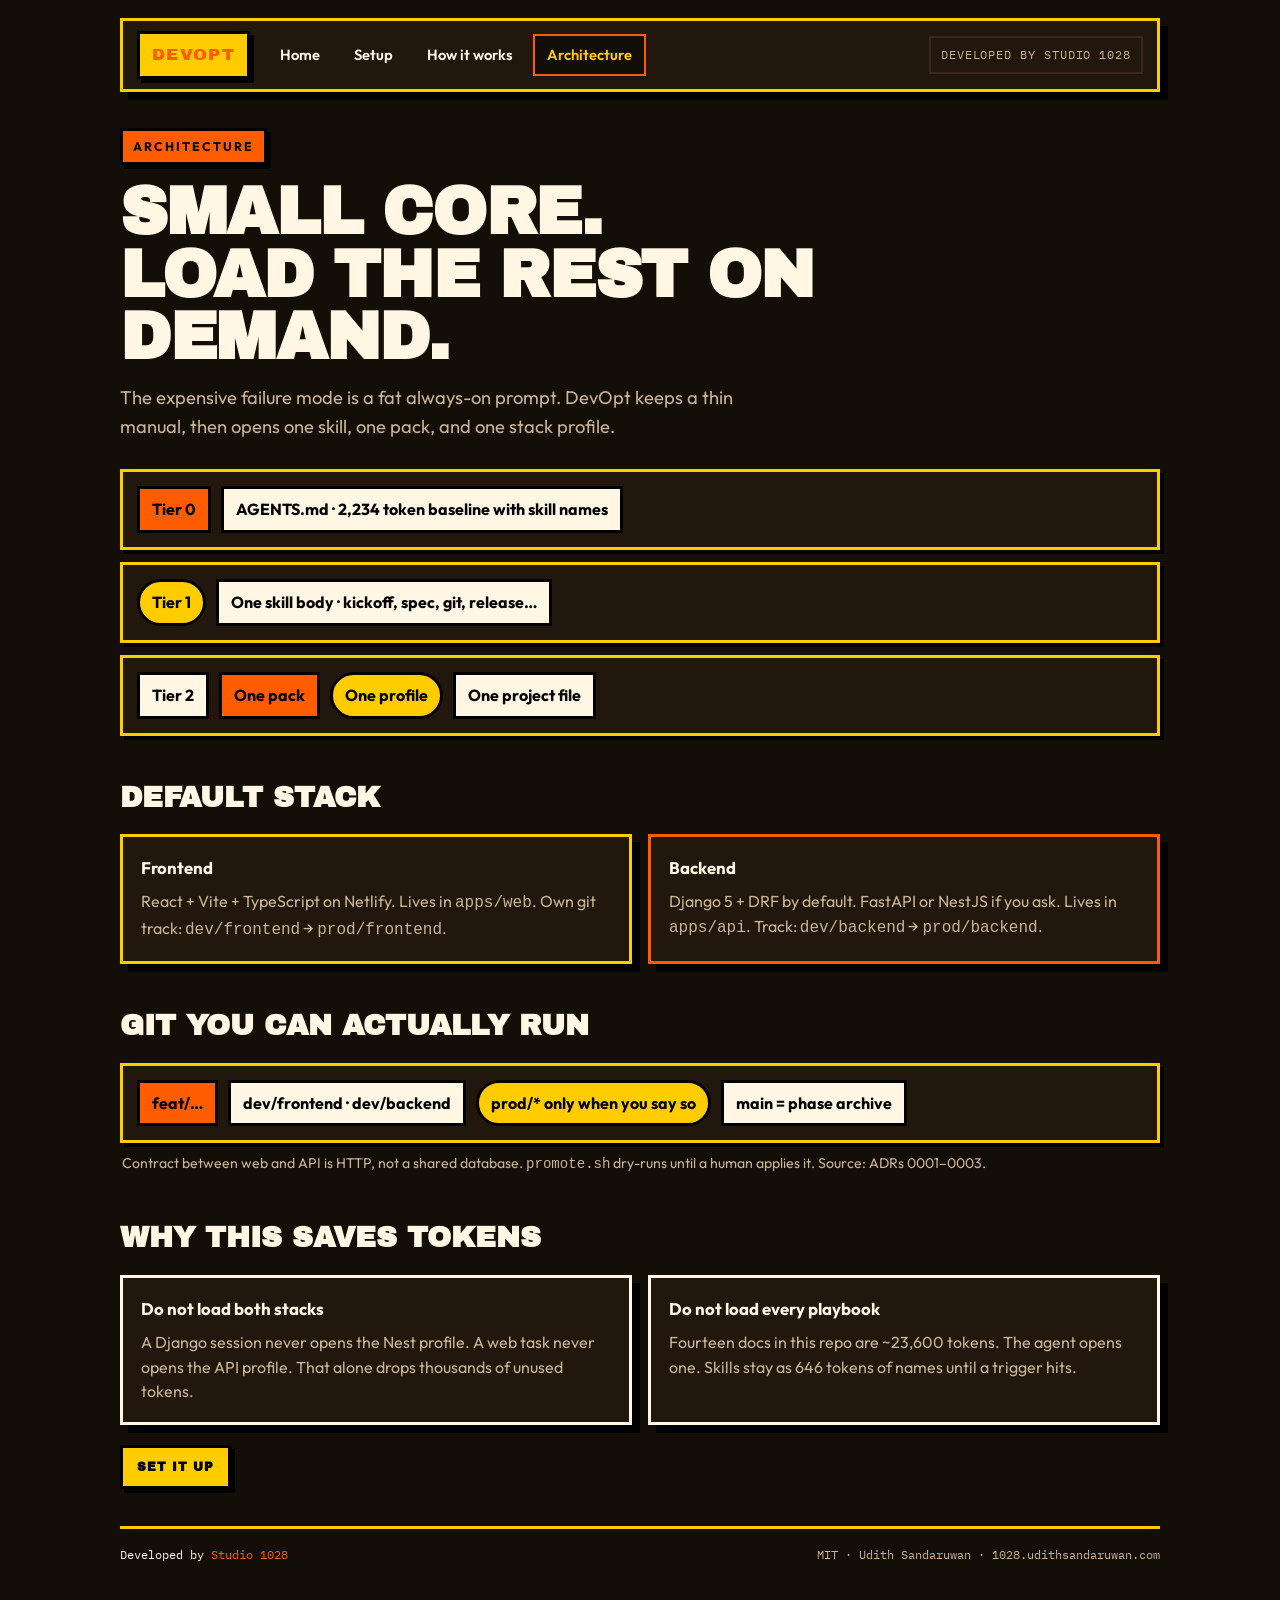
==== site/architecture.html @ e37876e9 "feat(site): orange 2D portal with token savings and four pages Home explains what DevOpt is, why it " ====
<!DOCTYPE html>
<html lang="en">
<head>
  <meta charset="utf-8">
  <meta name="viewport" content="width=device-width, initial-scale=1">
  <title>Architecture — DevOpt</title>
  <meta name="description" content="DevOpt architecture: thin AGENTS.md, triggered skills, one pack and one profile, promotion-track git, React and Django defaults.">
  <link rel="preconnect" href="https://fonts.googleapis.com">
  <link rel="preconnect" href="https://fonts.gstatic.com" crossorigin>
  <link href="https://fonts.googleapis.com/css2?family=Archivo+Black&family=IBM+Plex+Mono:wght@500&family=Outfit:wght@400;600;700&display=swap" rel="stylesheet">
  <link rel="stylesheet" href="./assets/site.css">
</head>
<body>
  <div class="wrap">
    <header class="bar">
      <a class="mark" href="./">DEVOPT</a>
      <nav>
        <a href="./">Home</a>
        <a href="./setup.html">Setup</a>
        <a href="./how.html">How it works</a>
        <a href="./architecture.html">Architecture</a>
      </nav>
      <a class="studio" href="https://1028.udithsandaruwan.com">Developed by Studio 1028</a>
    </header>

    <p class="kicker">Architecture</p>
    <h1>Small core.<br>Load the rest on demand.</h1>
    <p class="lead">The expensive failure mode is a fat always-on prompt. DevOpt keeps a thin manual, then opens one skill, one pack, and one stack profile.</p>

    <div class="arch">
      <div class="layer">
        <span class="chip sq">Tier 0</span>
        <span class="chip">AGENTS.md · 2,234 token baseline with skill names</span>
      </div>
      <div class="layer">
        <span class="chip round">Tier 1</span>
        <span class="chip">One skill body · kickoff, spec, git, release…</span>
      </div>
      <div class="layer">
        <span class="chip">Tier 2</span>
        <span class="chip sq">One pack</span>
        <span class="chip round">One profile</span>
        <span class="chip">One project file</span>
      </div>
    </div>

    <h2 style="margin-top:40px">Default stack</h2>
    <div class="grid">
      <article class="card what">
        <h3>Frontend</h3>
        <p>React + Vite + TypeScript on Netlify. Lives in <code>apps/web</code>. Own git track: <code>dev/frontend</code> → <code>prod/frontend</code>.</p>
      </article>
      <article class="card why">
        <h3>Backend</h3>
        <p>Django 5 + DRF by default. FastAPI or NestJS if you ask. Lives in <code>apps/api</code>. Track: <code>dev/backend</code> → <code>prod/backend</code>.</p>
      </article>
    </div>

    <h2 style="margin-top:40px">Git you can actually run</h2>
    <div class="layer" style="margin-top:8px">
      <span class="chip sq">feat/…</span>
      <span class="chip">dev/frontend · dev/backend</span>
      <span class="chip round">prod/* only when you say so</span>
      <span class="chip">main = phase archive</span>
    </div>
    <p class="hint">Contract between web and API is HTTP, not a shared database. <code>promote.sh</code> dry-runs until a human applies it. Source: ADRs 0001–0003.</p>

    <h2 style="margin-top:40px">Why this saves tokens</h2>
    <div class="grid">
      <article class="card">
        <h3>Do not load both stacks</h3>
        <p>A Django session never opens the Nest profile. A web task never opens the API profile. That alone drops thousands of unused tokens.</p>
      </article>
      <article class="card">
        <h3>Do not load every playbook</h3>
        <p>Fourteen docs in this repo are ~23,600 tokens. The agent opens one. Skills stay as 646 tokens of names until a trigger hits.</p>
      </article>
    </div>

    <p style="margin-top:28px"><a class="btn" href="./setup.html">Set it up</a></p>

    <footer>
      <a class="sig" href="https://1028.udithsandaruwan.com">Developed by <span>Studio 1028</span></a>
      <span>MIT · Udith Sandaruwan · 1028.udithsandaruwan.com</span>
    </footer>
  </div>
  <script src="./assets/site.js"></script>
</body>
</html>
---- site/assets/site.css ----
:root {
  --ink: #140e08;
  --ink-2: #22170d;
  --paper: #fff6e4;
  --muted: #c9b496;
  --orange: #ff5c00;
  --yellow: #ffcc00;
  --line: #3a2718;
  --shadow: 8px 8px 0 #000;
  --shadow-sm: 4px 4px 0 #000;
}
* { box-sizing: border-box; }
html, body { margin: 0; min-height: 100%; }
html { scroll-behavior: smooth; }
body {
  color: var(--paper);
  background: var(--ink);
  font: 16px/1.55 Outfit, ui-sans-serif, system-ui, sans-serif;
  overflow-x: hidden;
}
a { color: var(--yellow); }
a:hover { color: var(--orange); }
.wrap { position: relative; z-index: 2; max-width: 1080px; margin: 0 auto; padding: 18px 20px 80px; }

.bar {
  display: flex; align-items: center; gap: 16px; flex-wrap: wrap;
  background: var(--ink-2); border: 3px solid var(--yellow); box-shadow: var(--shadow);
  padding: 10px 14px; margin-bottom: 36px;
}
.mark {
  font-family: "Archivo Black", sans-serif; font-size: 1.05rem; letter-spacing: .08em;
  text-decoration: none; color: var(--orange); background: var(--yellow);
  padding: 8px 12px; border: 3px solid #000; box-shadow: var(--shadow-sm);
}
.mark:hover { color: var(--ink); }
nav { display: flex; flex-wrap: wrap; gap: 6px; flex: 1; }
nav a {
  text-decoration: none; color: var(--paper); font-weight: 600; font-size: .92rem;
  padding: 8px 12px; border: 2px solid transparent;
}
nav a[aria-current="page"], nav a:hover {
  border-color: var(--orange); background: var(--ink); color: var(--yellow);
}
.studio {
  font-family: "IBM Plex Mono", monospace; font-size: .72rem; letter-spacing: .08em;
  text-transform: uppercase; text-decoration: none; color: var(--muted);
  border: 2px solid var(--line); padding: 8px 10px;
}
.studio:hover { color: var(--yellow); border-color: var(--yellow); }

.hero { position: relative; padding: 12px 0 8px; }
.kicker {
  display: inline-block; background: var(--orange); color: #000; font-weight: 700;
  font-size: .78rem; letter-spacing: .16em; text-transform: uppercase;
  padding: 6px 10px; border: 3px solid #000; box-shadow: var(--shadow-sm); margin: 0 0 16px;
}
h1 {
  font-family: "Archivo Black", sans-serif; font-size: clamp(2.1rem, 6vw, 4.1rem);
  line-height: .95; letter-spacing: -.02em; margin: 0 0 16px; text-transform: uppercase;
}
h1 span { color: var(--yellow); }
h2 {
  font-family: "Archivo Black", sans-serif; font-size: clamp(1.3rem, 3vw, 1.8rem);
  text-transform: uppercase; margin: 0 0 14px;
}
.lead { font-size: 1.15rem; color: var(--muted); max-width: 40rem; margin: 0 0 28px; }

.grid { display: grid; grid-template-columns: repeat(auto-fit, minmax(240px, 1fr)); gap: 16px; }
.card, .panel {
  background: var(--ink-2); border: 3px solid var(--paper); box-shadow: var(--shadow);
  padding: 18px; animation: pop-in .5s ease both;
}
.card h3, .panel h3 { margin: 0 0 8px; font-size: 1.05rem; }
.card p { margin: 0; color: var(--muted); }
.why { border-color: var(--orange); }
.what { border-color: var(--yellow); }

.save-banner {
  display: flex; align-items: center; gap: 20px; flex-wrap: wrap;
  background: var(--yellow); color: #000; border: 4px solid #000; box-shadow: var(--shadow);
  padding: 16px 18px; margin: 28px 0 18px; animation: pop-in .5s ease both;
}
.save-banner p { margin: 0; max-width: 36rem; font-weight: 600; }
.compare {
  display: grid; grid-template-columns: 1fr 1fr; gap: 16px; align-items: stretch;
  margin: 0 0 28px;
}
.compare .card { min-height: 220px; }
.bad { border-color: #7a4a32; }
.good { border-color: var(--yellow); background: #2a1c08; }
.pct {
  width: 120px; height: 120px; border-radius: 50%; flex: 0 0 120px;
  background: var(--paper); color: #000; border: 4px solid #000; box-shadow: var(--shadow-sm);
  display: grid; place-items: center; text-align: center;
  font-family: "Archivo Black", sans-serif; line-height: 1;
}
.pct b { font-size: 2.1rem; display: block; }
.pct small { font-family: Outfit, sans-serif; font-size: .68rem; font-weight: 700; letter-spacing: .04em; }
.stat { font-family: "Archivo Black", sans-serif; font-size: 2rem; color: var(--orange); margin: 8px 0 4px; }
.good .stat { color: var(--yellow); }
.bar-track { height: 18px; background: #3a2718; border: 2px solid #000; margin-top: 14px; }
.bar-fill { height: 100%; background: var(--orange); width: 0; transition: width 1.1s ease; }
.bar-fill.thin { background: var(--yellow); }
.note { color: var(--muted); font-size: .86rem; margin: 0 0 28px; }

.panel { margin: 18px 0; }
.row { display: flex; gap: 10px; align-items: stretch; }
pre, code.cmd {
  flex: 1; margin: 0; padding: 14px 16px; overflow: auto;
  font: 13px/1.55 "IBM Plex Mono", ui-monospace, monospace;
  white-space: pre-wrap; word-break: break-word; color: var(--paper);
  background: #0c0906; border: 2px solid var(--line);
}
button.copy, .btn {
  flex: 0 0 auto; align-self: flex-start; cursor: pointer; text-decoration: none;
  background: var(--yellow); color: #000; border: 3px solid #000; box-shadow: var(--shadow-sm);
  font: 700 12px/1 "Archivo Black", sans-serif; letter-spacing: .08em; text-transform: uppercase;
  padding: 12px 14px;
}
button.copy:hover, .btn:hover { background: var(--orange); }
button.copy:active, .btn:active { transform: translate(3px, 3px); box-shadow: none; }
button.copy.copied { background: var(--paper); }

.steps { counter-reset: step; display: grid; gap: 14px; }
.step {
  display: grid; grid-template-columns: 56px 1fr; gap: 14px; align-items: start;
  background: var(--ink-2); border: 3px solid var(--paper); box-shadow: var(--shadow); padding: 16px;
}
.step i {
  width: 56px; height: 56px; display: grid; place-items: center;
  font-family: "Archivo Black", sans-serif; font-style: normal; font-size: 1.2rem;
  background: var(--orange); color: #000; border: 3px solid #000;
}
.step:nth-child(even) i { background: var(--yellow); border-radius: 50%; }
.step h3 { margin: 0 0 6px; }
.step p { margin: 0; color: var(--muted); }

.phase {
  display: grid; grid-template-columns: repeat(auto-fill, minmax(140px, 1fr)); gap: 12px;
}
.tile {
  min-height: 120px; padding: 14px; border: 3px solid #000; box-shadow: var(--shadow-sm);
  background: var(--yellow); color: #000;
}
.tile:nth-child(even) { background: var(--orange); }
.tile:nth-child(3n) { background: var(--paper); }
.tile b { display: block; font-family: "Archivo Black", sans-serif; font-size: .85rem; margin-bottom: 6px; }
.tile span { font-size: .86rem; }

.arch { display: grid; gap: 12px; }
.layer {
  display: flex; flex-wrap: wrap; gap: 10px; align-items: center;
  padding: 14px; border: 3px solid var(--yellow); background: var(--ink-2); box-shadow: var(--shadow-sm);
}
.chip {
  padding: 8px 12px; border: 3px solid #000; background: var(--paper); color: #000; font-weight: 700;
}
.chip.round { border-radius: 999px; background: var(--yellow); }
.chip.sq { background: var(--orange); }
.hint { color: var(--muted); font-size: .88rem; margin: 10px 2px 0; }

.shapes { position: absolute; inset: -20px -40px auto auto; width: 220px; height: 180px; pointer-events: none; }
.shape { position: absolute; border: 4px solid #000; box-shadow: var(--shadow-sm); animation: float 5s ease-in-out infinite; }
.shape.sq { width: 54px; height: 54px; background: var(--orange); top: 8px; right: 18px; }
.shape.ci { width: 70px; height: 70px; border-radius: 50%; background: var(--yellow); top: 70px; right: 90px; animation-delay: .6s; }
.shape.rect { width: 110px; height: 36px; background: var(--paper); top: 20px; right: 100px; animation-delay: 1.1s; }

footer {
  margin-top: 48px; padding-top: 16px; border-top: 3px solid var(--yellow);
  display: flex; justify-content: space-between; gap: 12px; flex-wrap: wrap;
  font-family: "IBM Plex Mono", monospace; font-size: .78rem; color: var(--muted);
}
.sig { color: var(--paper); text-decoration: none; }
.sig span { color: var(--orange); }

@keyframes float {
  0%, 100% { transform: translateY(0); }
  50% { transform: translateY(-12px); }
}
@keyframes pop-in {
  from { transform: translateY(16px); }
  to { transform: none; }
}
@media (max-width: 800px) {
  .compare { grid-template-columns: 1fr; }
  .row { flex-direction: column; }
  button.copy, .btn { width: 100%; text-align: center; }
  .shapes { display: none; }
}
@media (prefers-reduced-motion: reduce) {
  *, *::before, *::after { animation: none !important; transition: none !important; }
  html { scroll-behavior: auto; }
}
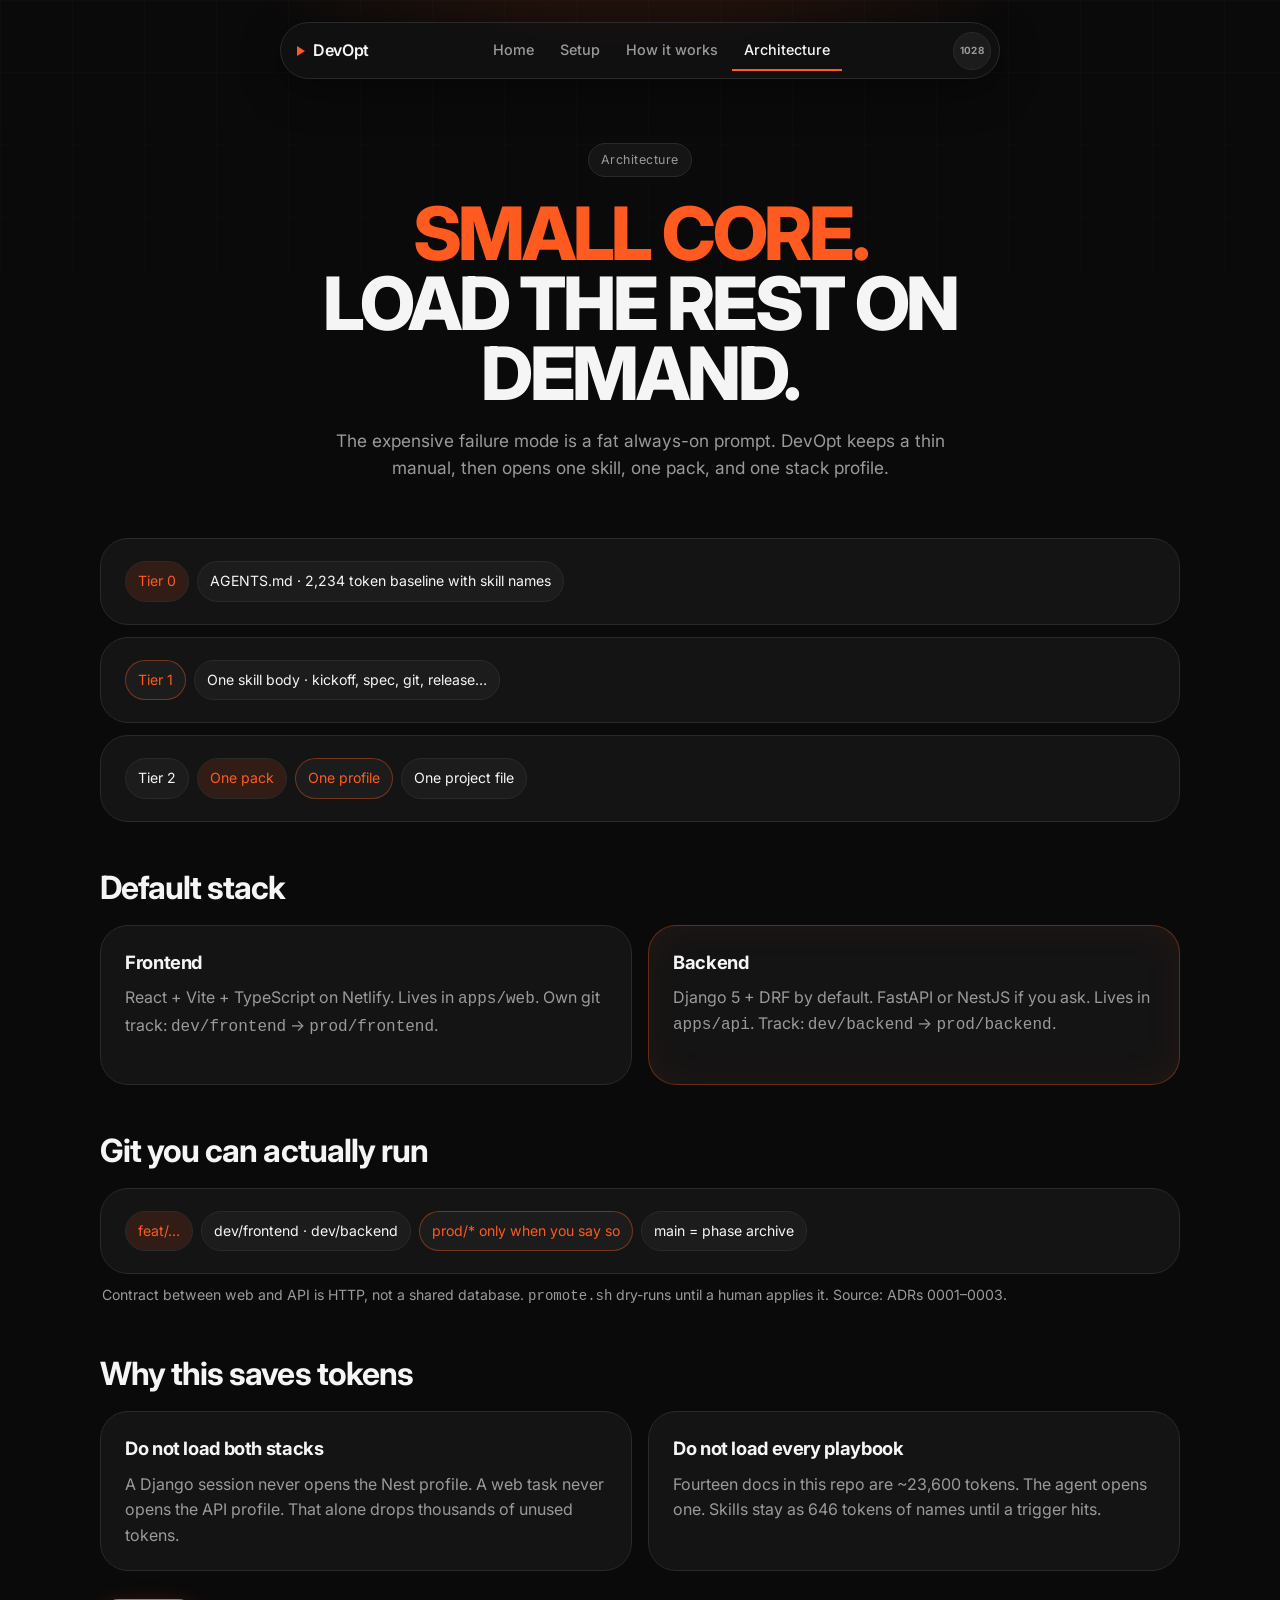
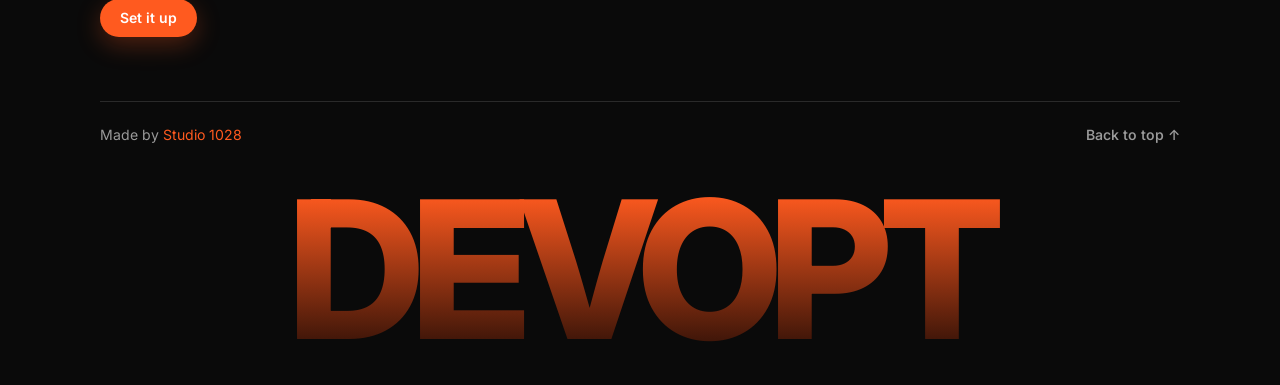
==== commit 640b7045: "feat(site): restyle portal to a dark pill-nav orange look Match the Plexo-style landing: glow, round" ====
--- a/site/architecture.html
+++ b/site/architecture.html
@@ -7,25 +7,27 @@
   <meta name="description" content="DevOpt architecture: thin AGENTS.md, triggered skills, one pack and one profile, promotion-track git, React and Django defaults.">
   <link rel="preconnect" href="https://fonts.googleapis.com">
   <link rel="preconnect" href="https://fonts.gstatic.com" crossorigin>
-  <link href="https://fonts.googleapis.com/css2?family=Archivo+Black&family=IBM+Plex+Mono:wght@500&family=Outfit:wght@400;600;700&display=swap" rel="stylesheet">
+  <link href="https://fonts.googleapis.com/css2?family=IBM+Plex+Mono:wght@500&family=Inter:wght@400;500;600;700;800&display=swap" rel="stylesheet">
   <link rel="stylesheet" href="./assets/site.css">
 </head>
-<body>
+<body id="top" class="page">
   <div class="wrap">
     <header class="bar">
-      <a class="mark" href="./">DEVOPT</a>
+      <a class="mark" href="./"><span aria-hidden="true"></span> DevOpt</a>
       <nav>
         <a href="./">Home</a>
         <a href="./setup.html">Setup</a>
         <a href="./how.html">How it works</a>
         <a href="./architecture.html">Architecture</a>
       </nav>
-      <a class="studio" href="https://1028.udithsandaruwan.com">Developed by Studio 1028</a>
+      <a class="orb" href="https://1028.udithsandaruwan.com" title="Studio 1028">1028</a>
     </header>
 
+    <div class="hero">
     <p class="kicker">Architecture</p>
-    <h1>Small core.<br>Load the rest on demand.</h1>
+    <h1><span>Small core.</span><br>Load the rest on demand.</h1>
     <p class="lead">The expensive failure mode is a fat always-on prompt. DevOpt keeps a thin manual, then opens one skill, one pack, and one stack profile.</p>
+    </div>
 
     <div class="arch">
       <div class="layer">
@@ -80,8 +82,11 @@
     <p style="margin-top:28px"><a class="btn" href="./setup.html">Set it up</a></p>
 
     <footer>
-      <a class="sig" href="https://1028.udithsandaruwan.com">Developed by <span>Studio 1028</span></a>
-      <span>MIT · Udith Sandaruwan · 1028.udithsandaruwan.com</span>
+      <div class="foot-row">
+        <a class="sig" href="https://1028.udithsandaruwan.com">Made by <span>Studio 1028</span></a>
+        <a class="ghost" href="#top">Back to top ↑</a>
+      </div>
+      <p class="wordmark">DEVOPT</p>
     </footer>
   </div>
   <script src="./assets/site.js"></script>
--- a/site/assets/site.css
+++ b/site/assets/site.css
@@ -1,191 +1,211 @@
 :root {
-  --ink: #140e08;
-  --ink-2: #22170d;
-  --paper: #fff6e4;
-  --muted: #c9b496;
-  --orange: #ff5c00;
-  --yellow: #ffcc00;
-  --line: #3a2718;
-  --shadow: 8px 8px 0 #000;
-  --shadow-sm: 4px 4px 0 #000;
+  --bg: #0a0a0a;
+  --card: #141414;
+  --card-2: #1a1a1a;
+  --line: #2a2a2a;
+  --text: #f5f5f5;
+  --muted: #9a9a9a;
+  --orange: #ff5a1f;
+  --orange-2: #ff7a3d;
+  --glow: rgba(255, 90, 31, .28);
 }
 * { box-sizing: border-box; }
+html { scroll-behavior: smooth; }
 html, body { margin: 0; min-height: 100%; }
-html { scroll-behavior: smooth; }
 body {
-  color: var(--paper);
-  background: var(--ink);
-  font: 16px/1.55 Outfit, ui-sans-serif, system-ui, sans-serif;
+  color: var(--text);
+  font: 16px/1.6 Inter, ui-sans-serif, system-ui, sans-serif;
+  background:
+    radial-gradient(900px 420px at 50% -8%, var(--glow), transparent 58%),
+    var(--bg);
   overflow-x: hidden;
 }
-a { color: var(--yellow); }
-a:hover { color: var(--orange); }
-.wrap { position: relative; z-index: 2; max-width: 1080px; margin: 0 auto; padding: 18px 20px 80px; }
+body::before {
+  content: "";
+  position: fixed; inset: 0; pointer-events: none; z-index: 0;
+  background-image:
+    linear-gradient(rgba(255,255,255,.03) 1px, transparent 1px),
+    linear-gradient(90deg, rgba(255,255,255,.03) 1px, transparent 1px);
+  background-size: 72px 72px;
+  mask-image: linear-gradient(180deg, rgba(0,0,0,.55), transparent 70%);
+}
+a { color: var(--orange); text-decoration: none; }
+a:hover { color: var(--orange-2); }
+.wrap { position: relative; z-index: 2; max-width: 1120px; margin: 0 auto; padding: 22px 20px 40px; }
 
 .bar {
-  display: flex; align-items: center; gap: 16px; flex-wrap: wrap;
-  background: var(--ink-2); border: 3px solid var(--yellow); box-shadow: var(--shadow);
-  padding: 10px 14px; margin-bottom: 36px;
+  position: sticky; top: 16px; z-index: 20;
+  display: flex; align-items: center; gap: 8px;
+  width: min(720px, 100%); margin: 0 auto 56px;
+  padding: 7px 8px 7px 16px;
+  background: rgba(18,18,18,.86);
+  border: 1px solid var(--line);
+  border-radius: 999px;
+  backdrop-filter: blur(16px);
+  box-shadow: 0 12px 40px rgba(0,0,0,.35);
 }
 .mark {
-  font-family: "Archivo Black", sans-serif; font-size: 1.05rem; letter-spacing: .08em;
-  text-decoration: none; color: var(--orange); background: var(--yellow);
-  padding: 8px 12px; border: 3px solid #000; box-shadow: var(--shadow-sm);
-}
-.mark:hover { color: var(--ink); }
-nav { display: flex; flex-wrap: wrap; gap: 6px; flex: 1; }
+  display: flex; align-items: center; gap: 8px;
+  color: var(--text); font-weight: 600; letter-spacing: -.02em; white-space: nowrap;
+}
+.mark span {
+  display: inline-block; width: 0; height: 0;
+  border-style: solid; border-width: 5px 0 5px 8px;
+  border-color: transparent transparent transparent var(--orange);
+}
+.mark:hover { color: var(--text); }
+nav { display: flex; justify-content: center; gap: 2px; flex: 1; }
 nav a {
-  text-decoration: none; color: var(--paper); font-weight: 600; font-size: .92rem;
-  padding: 8px 12px; border: 2px solid transparent;
-}
-nav a[aria-current="page"], nav a:hover {
-  border-color: var(--orange); background: var(--ink); color: var(--yellow);
-}
-.studio {
-  font-family: "IBM Plex Mono", monospace; font-size: .72rem; letter-spacing: .08em;
-  text-transform: uppercase; text-decoration: none; color: var(--muted);
-  border: 2px solid var(--line); padding: 8px 10px;
-}
-.studio:hover { color: var(--yellow); border-color: var(--yellow); }
-
-.hero { position: relative; padding: 12px 0 8px; }
+  color: var(--muted); font-size: .9rem; font-weight: 500;
+  padding: 8px 12px; border-radius: 999px;
+}
+nav a:hover { color: var(--text); background: #1f1f1f; }
+nav a[aria-current="page"] {
+  color: var(--text);
+  box-shadow: inset 0 -2px 0 var(--orange);
+  border-radius: 0;
+  padding-bottom: 10px;
+}
+.orb {
+  width: 38px; height: 38px; border-radius: 50%;
+  display: grid; place-items: center;
+  background: #1c1c1c; border: 1px solid var(--line);
+  color: var(--muted); font-size: .62rem; font-weight: 700; letter-spacing: .04em;
+}
+.orb:hover { color: var(--orange); border-color: var(--orange); }
+
+.hero { text-align: center; padding: 8px 0 28px; max-width: 820px; margin: 0 auto; }
 .kicker {
-  display: inline-block; background: var(--orange); color: #000; font-weight: 700;
-  font-size: .78rem; letter-spacing: .16em; text-transform: uppercase;
-  padding: 6px 10px; border: 3px solid #000; box-shadow: var(--shadow-sm); margin: 0 0 16px;
+  display: inline-block; margin: 0 0 22px;
+  padding: 6px 12px; border-radius: 999px;
+  border: 1px solid var(--line); background: #151515;
+  color: var(--muted); font-size: .78rem; letter-spacing: .04em;
 }
 h1 {
-  font-family: "Archivo Black", sans-serif; font-size: clamp(2.1rem, 6vw, 4.1rem);
-  line-height: .95; letter-spacing: -.02em; margin: 0 0 16px; text-transform: uppercase;
-}
-h1 span { color: var(--yellow); }
+  font-size: clamp(2.4rem, 7vw, 4.6rem);
+  font-weight: 800; letter-spacing: -.045em; line-height: .95;
+  margin: 0 0 18px; text-transform: uppercase;
+}
+h1 span { color: var(--orange); }
 h2 {
-  font-family: "Archivo Black", sans-serif; font-size: clamp(1.3rem, 3vw, 1.8rem);
-  text-transform: uppercase; margin: 0 0 14px;
-}
-.lead { font-size: 1.15rem; color: var(--muted); max-width: 40rem; margin: 0 0 28px; }
-
-.grid { display: grid; grid-template-columns: repeat(auto-fit, minmax(240px, 1fr)); gap: 16px; }
-.card, .panel {
-  background: var(--ink-2); border: 3px solid var(--paper); box-shadow: var(--shadow);
-  padding: 18px; animation: pop-in .5s ease both;
-}
-.card h3, .panel h3 { margin: 0 0 8px; font-size: 1.05rem; }
+  font-size: clamp(1.4rem, 3vw, 2rem);
+  font-weight: 700; letter-spacing: -.03em; margin: 0 0 12px;
+}
+.lead { color: var(--muted); font-size: 1.08rem; max-width: 40rem; margin: 0 0 22px; }
+.hero .lead { margin: 0 auto 28px; }
+
+.hero-actions { display: flex; justify-content: center; align-items: center; gap: 16px; flex-wrap: wrap; }
+.btn, button.copy {
+  display: inline-flex; align-items: center; justify-content: center; gap: 8px;
+  background: var(--orange); color: #fff; border: 0; border-radius: 999px;
+  padding: 12px 20px; cursor: pointer; font: 600 14px/1 Inter, sans-serif;
+  box-shadow: 0 8px 24px var(--glow); transition: transform .2s ease, background .2s ease;
+}
+.btn:hover, button.copy:hover { background: var(--orange-2); color: #fff; transform: translateY(-1px); }
+.btn:active, button.copy:active { transform: none; }
+button.copy.copied { background: #2a2a2a; }
+.ghost { color: var(--muted); font-weight: 550; }
+.ghost:hover { color: var(--text); }
+
+.grid { display: grid; grid-template-columns: repeat(auto-fit, minmax(260px, 1fr)); gap: 16px; }
+.card, .panel, .step, .layer {
+  background: var(--card);
+  border: 1px solid var(--line);
+  border-radius: 28px;
+  padding: 22px 24px;
+}
+.card h3, .panel h3 { margin: 0 0 8px; font-size: 1.15rem; letter-spacing: -.02em; }
 .card p { margin: 0; color: var(--muted); }
-.why { border-color: var(--orange); }
-.what { border-color: var(--yellow); }
+.what, .why { min-height: 160px; }
+.why { border-color: rgba(255,90,31,.35); box-shadow: inset 0 0 40px rgba(255,90,31,.06); }
 
 .save-banner {
   display: flex; align-items: center; gap: 20px; flex-wrap: wrap;
-  background: var(--yellow); color: #000; border: 4px solid #000; box-shadow: var(--shadow);
-  padding: 16px 18px; margin: 28px 0 18px; animation: pop-in .5s ease both;
-}
-.save-banner p { margin: 0; max-width: 36rem; font-weight: 600; }
-.compare {
-  display: grid; grid-template-columns: 1fr 1fr; gap: 16px; align-items: stretch;
-  margin: 0 0 28px;
-}
-.compare .card { min-height: 220px; }
-.bad { border-color: #7a4a32; }
-.good { border-color: var(--yellow); background: #2a1c08; }
+  background: linear-gradient(90deg, rgba(255,90,31,.16), var(--card) 42%);
+  border: 1px solid rgba(255,90,31,.35);
+  border-radius: 28px; padding: 18px 22px; margin: 28px 0 16px;
+}
+.save-banner p { margin: 0; max-width: 40rem; color: var(--muted); }
+.compare { display: grid; grid-template-columns: 1fr 1fr; gap: 16px; margin: 0 0 20px; }
+.compare .card { min-height: 210px; }
+.good { border-color: rgba(255,90,31,.5); }
 .pct {
-  width: 120px; height: 120px; border-radius: 50%; flex: 0 0 120px;
-  background: var(--paper); color: #000; border: 4px solid #000; box-shadow: var(--shadow-sm);
+  width: 108px; height: 108px; border-radius: 50%; flex: 0 0 108px;
   display: grid; place-items: center; text-align: center;
-  font-family: "Archivo Black", sans-serif; line-height: 1;
-}
-.pct b { font-size: 2.1rem; display: block; }
-.pct small { font-family: Outfit, sans-serif; font-size: .68rem; font-weight: 700; letter-spacing: .04em; }
-.stat { font-family: "Archivo Black", sans-serif; font-size: 2rem; color: var(--orange); margin: 8px 0 4px; }
-.good .stat { color: var(--yellow); }
-.bar-track { height: 18px; background: #3a2718; border: 2px solid #000; margin-top: 14px; }
-.bar-fill { height: 100%; background: var(--orange); width: 0; transition: width 1.1s ease; }
-.bar-fill.thin { background: var(--yellow); }
-.note { color: var(--muted); font-size: .86rem; margin: 0 0 28px; }
+  background: #111; border: 1px solid rgba(255,90,31,.45);
+  box-shadow: 0 0 28px var(--glow); line-height: 1;
+}
+.pct b { font-size: 2rem; display: block; color: var(--orange); font-weight: 800; }
+.pct small { font-size: .68rem; color: var(--muted); font-weight: 600; }
+.stat { font-size: 2.4rem; font-weight: 800; letter-spacing: -.04em; color: var(--text); margin: 10px 0 6px; }
+.good .stat { color: var(--orange); }
+.bar-track { height: 8px; background: #2a2a2a; border-radius: 999px; margin-top: 16px; overflow: hidden; }
+.bar-fill { height: 100%; width: 0; background: linear-gradient(90deg, #5a2a18, var(--orange)); border-radius: 999px; transition: width 1.1s ease; }
+.bar-fill.thin { background: var(--orange); }
+.note, .hint { color: var(--muted); font-size: .88rem; margin: 0 0 28px; }
+.hint { margin: 10px 2px 0; }
 
 .panel { margin: 18px 0; }
-.row { display: flex; gap: 10px; align-items: stretch; }
+.row { display: flex; gap: 12px; align-items: stretch; }
 pre, code.cmd {
-  flex: 1; margin: 0; padding: 14px 16px; overflow: auto;
+  flex: 1; margin: 0; padding: 16px 18px; overflow: auto;
   font: 13px/1.55 "IBM Plex Mono", ui-monospace, monospace;
-  white-space: pre-wrap; word-break: break-word; color: var(--paper);
-  background: #0c0906; border: 2px solid var(--line);
-}
-button.copy, .btn {
-  flex: 0 0 auto; align-self: flex-start; cursor: pointer; text-decoration: none;
-  background: var(--yellow); color: #000; border: 3px solid #000; box-shadow: var(--shadow-sm);
-  font: 700 12px/1 "Archivo Black", sans-serif; letter-spacing: .08em; text-transform: uppercase;
-  padding: 12px 14px;
-}
-button.copy:hover, .btn:hover { background: var(--orange); }
-button.copy:active, .btn:active { transform: translate(3px, 3px); box-shadow: none; }
-button.copy.copied { background: var(--paper); }
-
-.steps { counter-reset: step; display: grid; gap: 14px; }
-.step {
-  display: grid; grid-template-columns: 56px 1fr; gap: 14px; align-items: start;
-  background: var(--ink-2); border: 3px solid var(--paper); box-shadow: var(--shadow); padding: 16px;
-}
+  white-space: pre-wrap; word-break: break-word; color: #e8e8e8;
+  background: #0e0e0e; border: 1px solid var(--line); border-radius: 18px;
+}
+button.copy { flex: 0 0 auto; align-self: flex-start; }
+
+.steps { display: grid; gap: 12px; }
+.step { display: grid; grid-template-columns: 44px 1fr; gap: 14px; align-items: start; }
 .step i {
-  width: 56px; height: 56px; display: grid; place-items: center;
-  font-family: "Archivo Black", sans-serif; font-style: normal; font-size: 1.2rem;
-  background: var(--orange); color: #000; border: 3px solid #000;
-}
-.step:nth-child(even) i { background: var(--yellow); border-radius: 50%; }
+  width: 44px; height: 44px; border-radius: 50%;
+  display: grid; place-items: center;
+  background: var(--orange); color: #fff; font-style: normal; font-weight: 700;
+}
+.step:nth-child(even) i { background: #2a2a2a; color: var(--orange); border: 1px solid rgba(255,90,31,.4); }
 .step h3 { margin: 0 0 6px; }
 .step p { margin: 0; color: var(--muted); }
 
-.phase {
-  display: grid; grid-template-columns: repeat(auto-fill, minmax(140px, 1fr)); gap: 12px;
-}
+.phase { display: grid; grid-template-columns: repeat(auto-fill, minmax(150px, 1fr)); gap: 12px; }
 .tile {
-  min-height: 120px; padding: 14px; border: 3px solid #000; box-shadow: var(--shadow-sm);
-  background: var(--yellow); color: #000;
-}
-.tile:nth-child(even) { background: var(--orange); }
-.tile:nth-child(3n) { background: var(--paper); }
-.tile b { display: block; font-family: "Archivo Black", sans-serif; font-size: .85rem; margin-bottom: 6px; }
-.tile span { font-size: .86rem; }
+  min-height: 118px; padding: 18px;
+  background: var(--card); border: 1px solid var(--line); border-radius: 24px; color: var(--text);
+}
+.tile:nth-child(odd) { background: var(--card-2); }
+.tile b { display: block; color: var(--orange); font-size: .82rem; letter-spacing: .04em; text-transform: uppercase; margin-bottom: 8px; }
+.tile span { color: var(--muted); font-size: .9rem; }
 
 .arch { display: grid; gap: 12px; }
-.layer {
-  display: flex; flex-wrap: wrap; gap: 10px; align-items: center;
-  padding: 14px; border: 3px solid var(--yellow); background: var(--ink-2); box-shadow: var(--shadow-sm);
-}
+.layer { display: flex; flex-wrap: wrap; gap: 8px; align-items: center; }
 .chip {
-  padding: 8px 12px; border: 3px solid #000; background: var(--paper); color: #000; font-weight: 700;
-}
-.chip.round { border-radius: 999px; background: var(--yellow); }
-.chip.sq { background: var(--orange); }
-.hint { color: var(--muted); font-size: .88rem; margin: 10px 2px 0; }
-
-.shapes { position: absolute; inset: -20px -40px auto auto; width: 220px; height: 180px; pointer-events: none; }
-.shape { position: absolute; border: 4px solid #000; box-shadow: var(--shadow-sm); animation: float 5s ease-in-out infinite; }
-.shape.sq { width: 54px; height: 54px; background: var(--orange); top: 8px; right: 18px; }
-.shape.ci { width: 70px; height: 70px; border-radius: 50%; background: var(--yellow); top: 70px; right: 90px; animation-delay: .6s; }
-.shape.rect { width: 110px; height: 36px; background: var(--paper); top: 20px; right: 100px; animation-delay: 1.1s; }
-
-footer {
-  margin-top: 48px; padding-top: 16px; border-top: 3px solid var(--yellow);
+  padding: 8px 12px; border-radius: 999px;
+  background: #1c1c1c; border: 1px solid var(--line); color: var(--text); font-size: .88rem;
+}
+.chip.round { color: var(--orange); border-color: rgba(255,90,31,.4); }
+.chip.sq { background: rgba(255,90,31,.12); color: var(--orange); }
+
+footer { margin-top: 64px; }
+.foot-row {
   display: flex; justify-content: space-between; gap: 12px; flex-wrap: wrap;
-  font-family: "IBM Plex Mono", monospace; font-size: .78rem; color: var(--muted);
-}
-.sig { color: var(--paper); text-decoration: none; }
+  color: var(--muted); font-size: .88rem; padding-bottom: 18px;
+  border-top: 1px solid var(--line); padding-top: 22px;
+}
+.sig { color: var(--muted); }
 .sig span { color: var(--orange); }
-
-@keyframes float {
-  0%, 100% { transform: translateY(0); }
-  50% { transform: translateY(-12px); }
-}
-@keyframes pop-in {
-  from { transform: translateY(16px); }
-  to { transform: none; }
-}
+.wordmark {
+  margin: 28px 0 0; text-align: center;
+  font-size: clamp(4.5rem, 18vw, 12rem); font-weight: 800; letter-spacing: -.06em; line-height: .8;
+  background: linear-gradient(180deg, var(--orange) 0%, #3a1408 100%);
+  -webkit-background-clip: text; background-clip: text; color: transparent;
+  user-select: none;
+}
+
 @media (max-width: 800px) {
   .compare { grid-template-columns: 1fr; }
   .row { flex-direction: column; }
-  button.copy, .btn { width: 100%; text-align: center; }
-  .shapes { display: none; }
+  button.copy, .btn { width: 100%; }
+  .bar { width: 100%; flex-wrap: wrap; border-radius: 24px; }
+  nav { width: 100%; order: 3; justify-content: space-between; }
 }
 @media (prefers-reduced-motion: reduce) {
   *, *::before, *::after { animation: none !important; transition: none !important; }
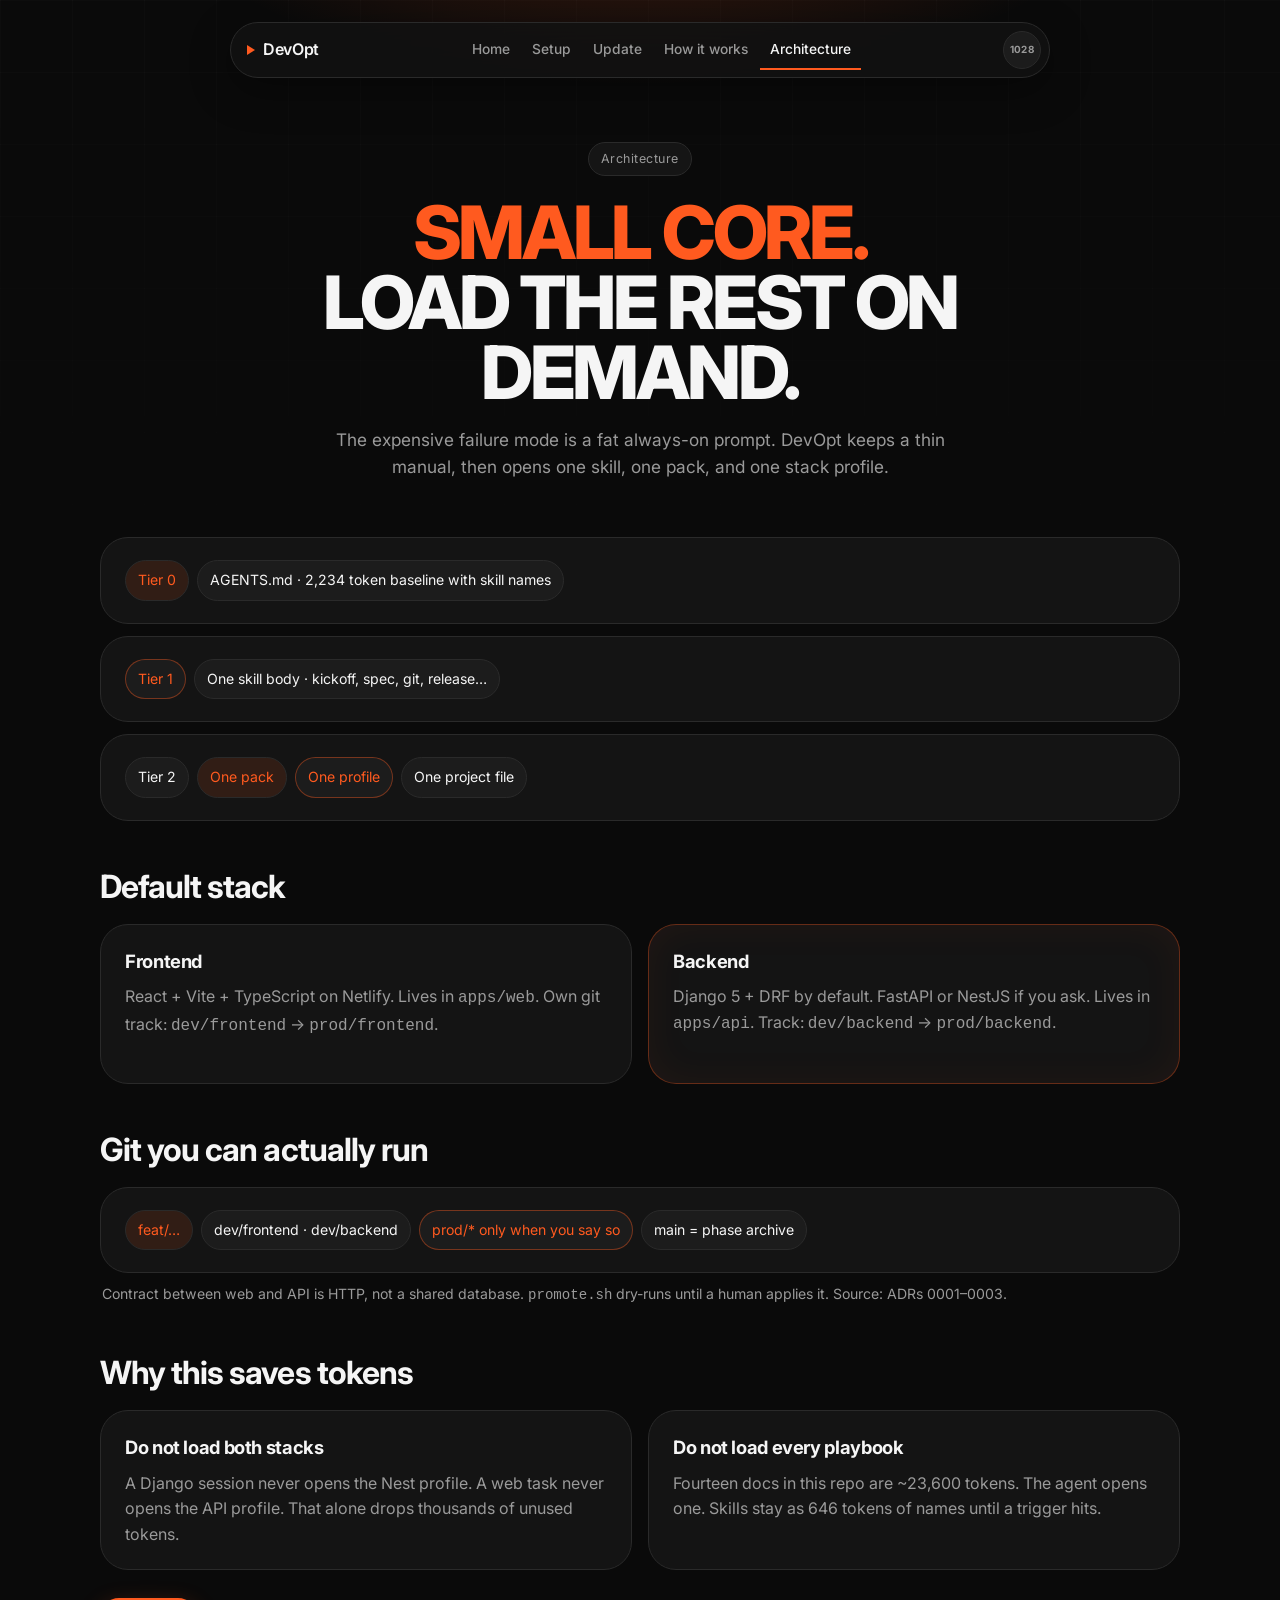
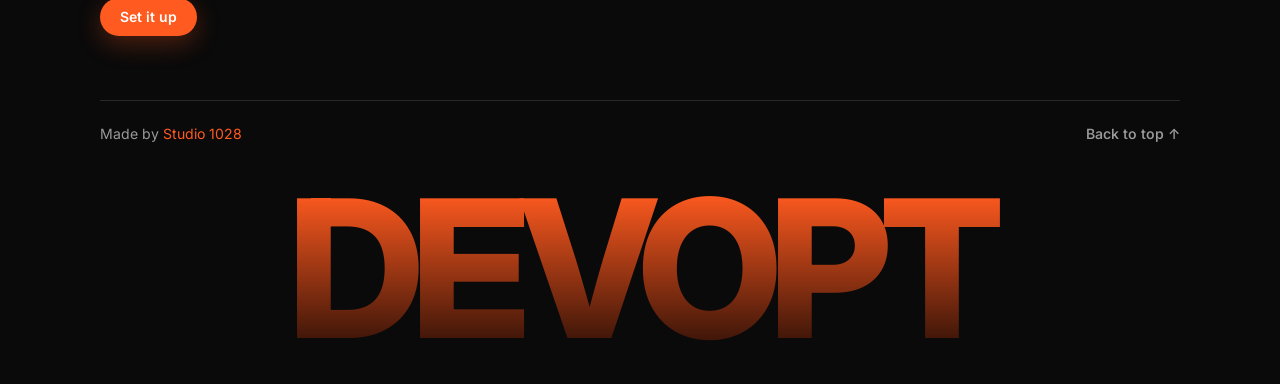
==== commit 8d5df3d7: "feat(portal): add Update page with upgrade agent prompt Separate from the Setup one-shot: manual sel" ====
--- a/site/architecture.html
+++ b/site/architecture.html
@@ -17,8 +17,9 @@
       <nav>
         <a href="./">Home</a>
         <a href="./setup.html">Setup</a>
+        <a href="./update.html">Update</a>
         <a href="./how.html">How it works</a>
-        <a href="./architecture.html">Architecture</a>
+        <a href="./architecture.html" aria-current="page">Architecture</a>
       </nav>
       <a class="orb" href="https://1028.udithsandaruwan.com" title="Studio 1028">1028</a>
     </header>
--- a/site/assets/site.css
+++ b/site/assets/site.css
@@ -36,7 +36,7 @@
 .bar {
   position: sticky; top: 16px; z-index: 20;
   display: flex; align-items: center; gap: 8px;
-  width: min(720px, 100%); margin: 0 auto 56px;
+  width: min(820px, 100%); margin: 0 auto 56px;
   padding: 7px 8px 7px 16px;
   background: rgba(18,18,18,.86);
   border: 1px solid var(--line);
@@ -56,8 +56,9 @@
 .mark:hover { color: var(--text); }
 nav { display: flex; justify-content: center; gap: 2px; flex: 1; }
 nav a {
-  color: var(--muted); font-size: .9rem; font-weight: 500;
-  padding: 8px 12px; border-radius: 999px;
+  color: var(--muted); font-size: .86rem; font-weight: 500;
+  padding: 8px 10px; border-radius: 999px;
+  white-space: nowrap;
 }
 nav a:hover { color: var(--text); background: #1f1f1f; }
 nav a[aria-current="page"] {
